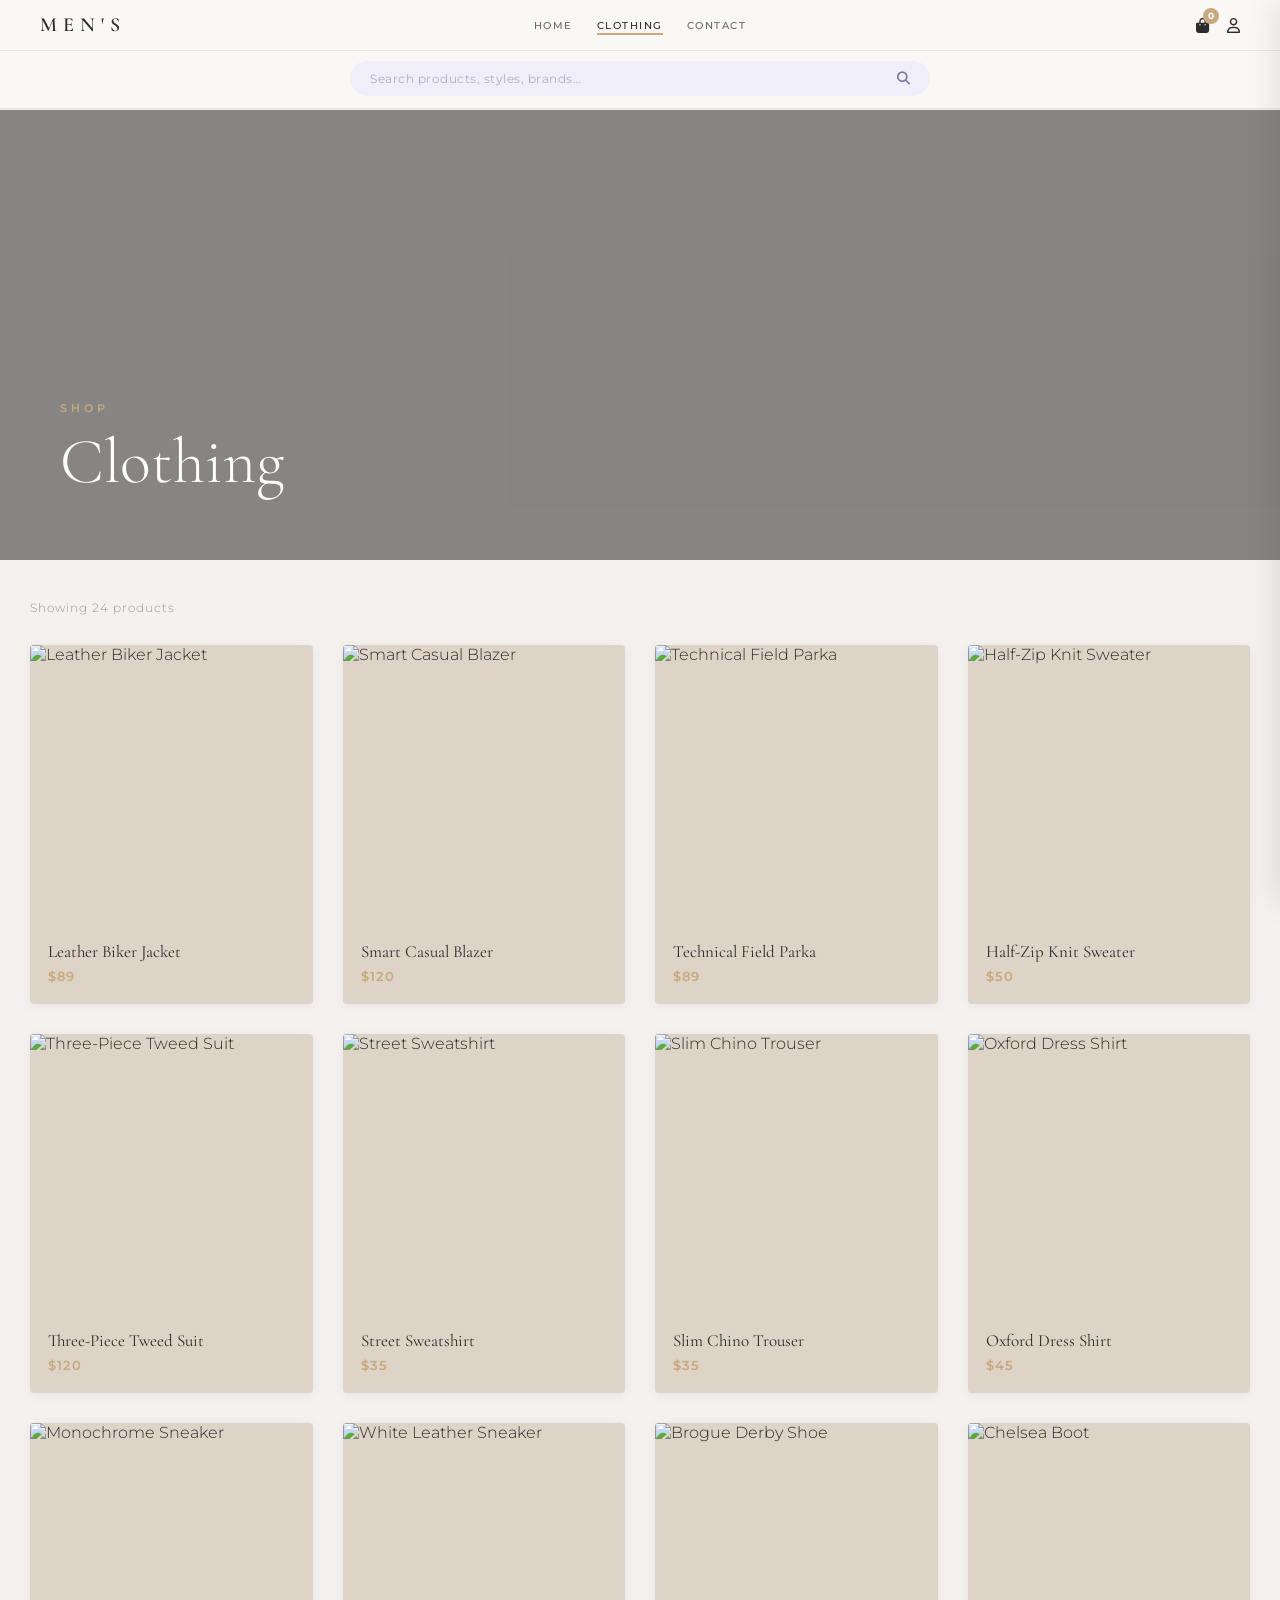
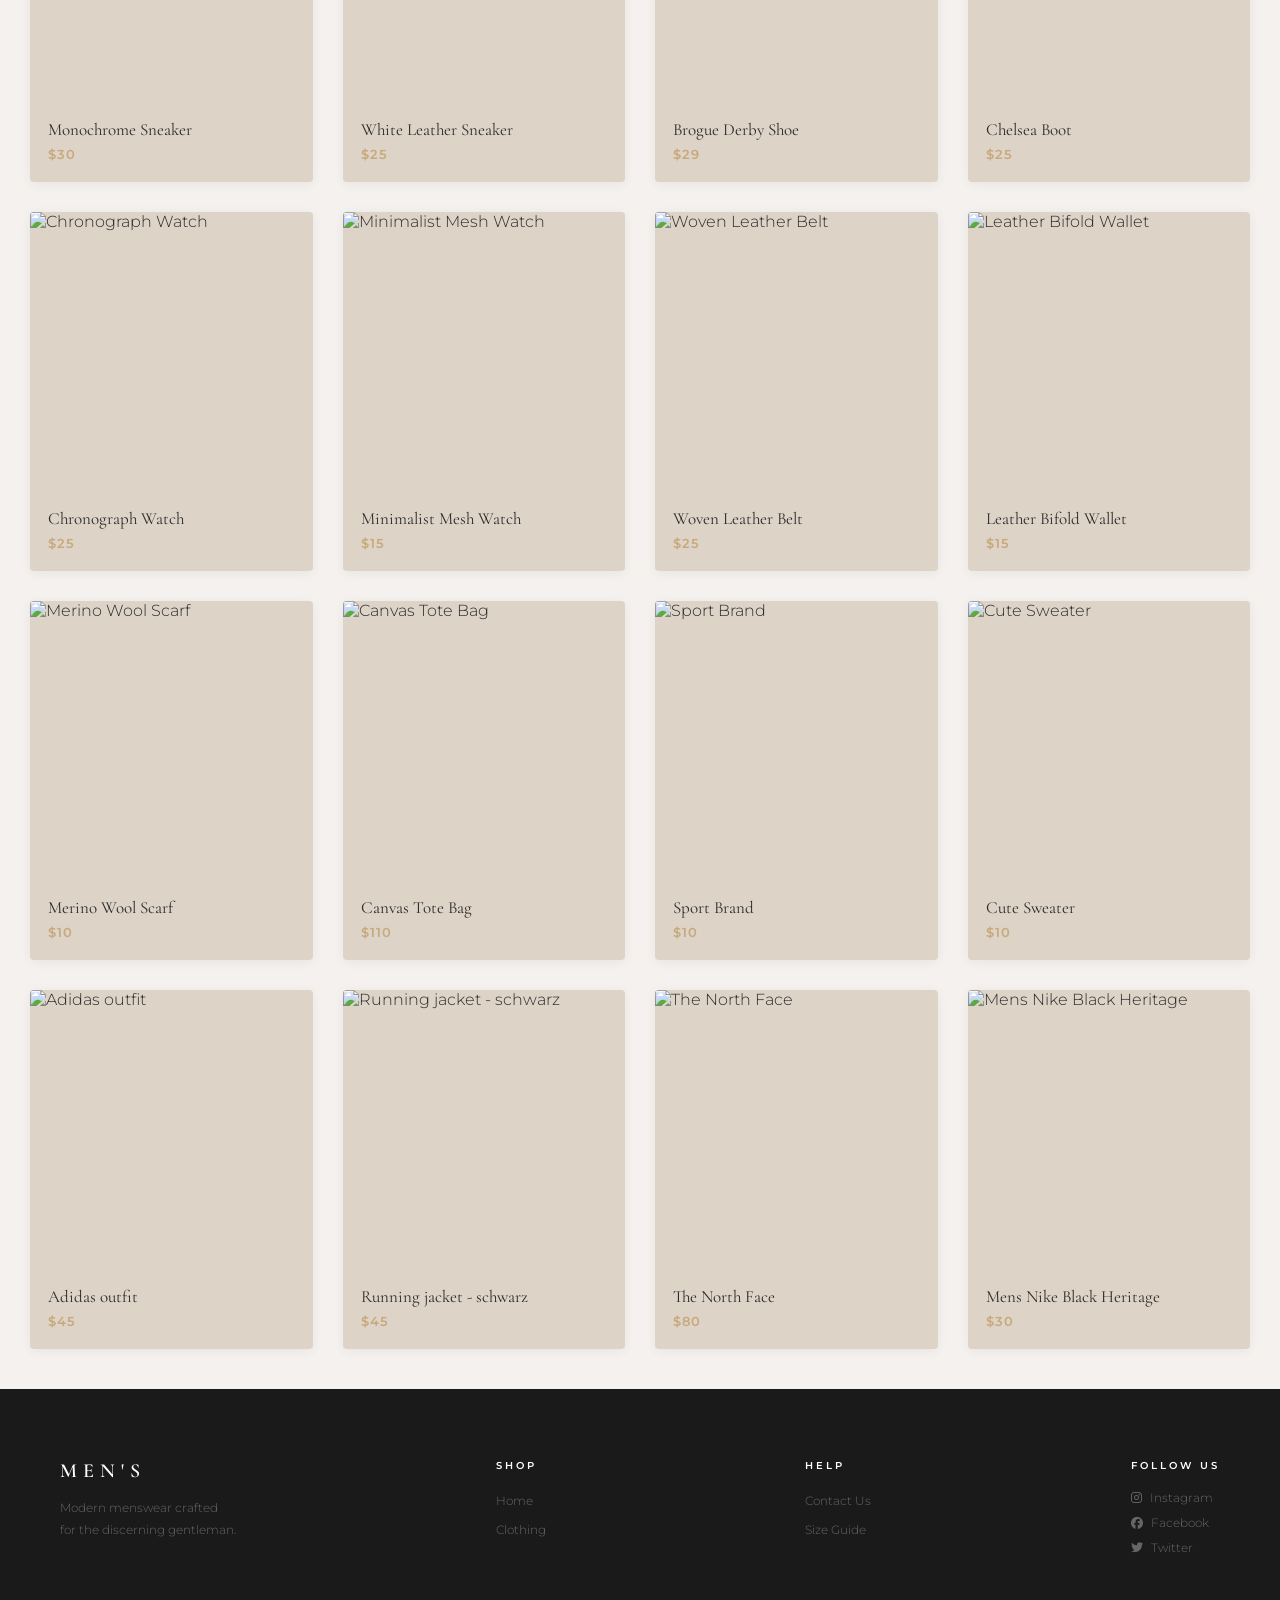
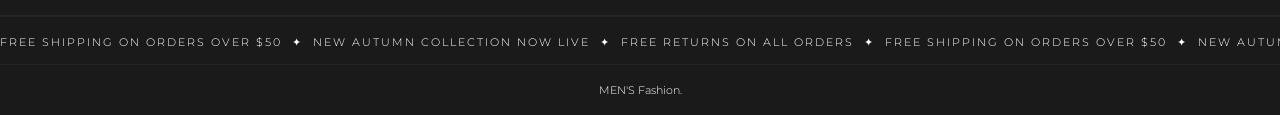
==== clothing.html @ 4ad74c92 "Add files via upload" ====
<!DOCTYPE html>
  <html lang="en">
  <head>
    <meta charset="UTF-8">
    <meta name="viewport" content="width=device-width, initial-scale=1.0">
    <title>MEN'S — Clothing</title>
    <link rel="preconnect" href="https://fonts.googleapis.com">
    <link rel="preconnect" href="https://fonts.gstatic.com" crossorigin>
    <link href="https://fonts.googleapis.com/css2?family=Cormorant+Garamond:ital,wght@0,300;0,400;0,600;1,300;1,400&family=Montserrat:wght@300;400;500;600;700&display=swap" rel="stylesheet">
    <link rel="stylesheet" href="https://cdnjs.cloudflare.com/ajax/libs/font-awesome/6.5.0/css/all.min.css">
    <link rel="stylesheet" href="style.css">
    <style>
      /* ── SHOP LAYOUT ── */
      /* .shop-layout { display: grid; grid-template-columns: 240px 1fr; gap: 0; min-height: 60vh; }
      .shop-filters { background: var(--warm-white); padding: 50px 40px; border-right: 1px solid var(--sand); }
      .filter-group { margin-bottom: 36px; }
      .filter-group h4 {
        font-size: 10px; letter-spacing: 3px; text-transform: uppercase;
        color: var(--charcoal); font-weight: 600; margin-bottom: 16px; font-family: 'Montserrat', sans-serif;
      } 
      .filter-option { display: flex; align-items: center; gap: 10px; margin-bottom: 10px; cursor: pointer; }
      .filter-option input[type=checkbox] { accent-color: var(--gold); width: 15px; height: 15px; cursor: pointer; }
      .filter-option label { font-size: 12px; color: var(--mid); cursor: pointer; letter-spacing: .5px; }
      .filter-option label:hover { color: var(--charcoal); }
      .price-range { margin-top: 8px; } 
      .price-range input[type=range] { width: 100%; accent-color: var(--gold); cursor: pointer; }
      .price-range-labels { display: flex; justify-content: space-between; font-size: 11px; color: var(--light); margin-top: 6px; }

      .shop-grid-wrap { padding: 50px 60px; background: var(--cream); }
      .shop-toolbar {
        display: flex; justify-content: space-between; align-items: center; margin-bottom: 36px;
      }
      .shop-count { font-size: 12px; color: var(--light); letter-spacing: 1px; }
      .shop-sort {
        padding: 9px 14px; background: white; border: 1px solid var(--sand);
        font-family: 'Montserrat', sans-serif; font-size: 11px; letter-spacing: 1px;
        outline: none; cursor: pointer; color: var(--charcoal); border-radius: 2px;
      }
      .shop-product-grid { display: grid; grid-template-columns: repeat(3,1fr); gap: 28px; }

      @media (max-width: 1100px) {
        .shop-grid-wrap { padding: 40px; }
        .shop-product-grid { grid-template-columns: repeat(2,1fr); }
      }
      @media (max-width: 768px) {
        .shop-layout { grid-template-columns: 1fr; }
        .shop-filters { display: none; }
        .shop-grid-wrap { padding: 30px 20px; }
        .shop-product-grid { grid-template-columns: 1fr; }
      } */
      /* ── SHOP FULL WIDTH ── */
      .shop-layout {
        width: 100%;
      }

      .shop-grid-wrap {
        padding: 40px 30px;
        background: var(--cream);
      }

      /* Toolbar */
      .shop-toolbar {
        display: flex;
        justify-content: space-between;
        align-items: center;
        margin-bottom: 30px;
      }

      .shop-count {
        font-size: 12px;
        color: var(--light);
        letter-spacing: 1px;
      }

      .shop-sort {
        padding: 8px 12px;
        border: 1px solid var(--sand);
        background: white;
        font-size: 11px;
        letter-spacing: 1px;
      }

      /* Product Grid */
      .shop-product-grid {
        display: grid;
        grid-template-columns: repeat(auto-fit, minmax(250px, 1fr));
        gap: 30px;
      }

      /* Product Card */
      .product-card {
        position: relative;
        overflow: hidden;
        cursor: pointer;
        transition: 0.3s ease;
      }

      .product-card img {
        width: 100%;
        transition: transform 0.5s ease;
      }

      .product-card:hover img {
        transform: scale(1.08);
      }

      .product-card:hover {
        transform: translateY(-5px);
      }

      /* Hover button */
      .product-hover {
        position: absolute;
        bottom: 0;
        width: 100%;
        background: rgba(0,0,0,0.6);
        transform: translateY(100%);
        transition: 0.3s;
        text-align: center;
        padding: 15px;
      }

      .product-card:hover .product-hover {
        transform: translateY(0);
      }

      .product-hover button {
        background: white;
        border: none;
        padding: 10px 20px;
        font-size: 12px;
        cursor: pointer;
      }

      /* Text */
      .product-card h3 {
        font-size: 14px;
        margin-top: 10px;
        font-weight: 500;
      }

      .product-card p {
        font-size: 13px;
        color: #777;
      }
    </style>
  </head>
  <body>

    <!-- ═══ SITE HEADER WRAP ═══ -->
    <div class="site-header-wrap" id="siteHeaderWrap">
      <header id="header">
        <a class="logo" href="index.html">MEN'S</a>
        <nav>
        <a href="index.html">Home</a>
        <a href="clothing.html" class="active">Clothing</a>
        <!-- <a href="footwear.html">Footwear</a>
        <a href="accessories.html">Accessories</a>
        <a href="lookbook.html">Lookbook</a> -->
        <a href="contact.html">Contact</a>
        </nav>
        <div class="header-actions">
          <div class="cart-count">
            <i class="fas fa-shopping-bag" onclick="openCart()" title="Cart"></i>
            <div class="cart-badge" id="cartBadge">0</div>
          </div>
          <i class="far fa-user" title="Account"></i> 
        </div>
      </header>
      <!-- INLINE SEARCH BAR -->
      <div class="header-search-bar">
        <div class="header-search-inner">
          <input type="text" placeholder="Search products, styles, brands…" id="searchInput"
                oninput="handleSearch(this.value)"
                onkeydown="if(event.key==='Enter')submitSearch()"
                autocomplete="off">
          <i class="fas fa-search" onclick="submitSearch()"></i>
        </div>
      </div>
    </div>
    <!-- keep search overlay in DOM so JS references don't break, but hidden -->
    <div class="search-overlay" id="searchOverlay"></div>

    <!-- CART DRAWER -->
    <div class="cart-overlay" id="cartOverlay" onclick="closeCart(event)"></div>
    <div class="cart-drawer" id="cartDrawer">
      <div class="cart-header"><h3>Your Bag</h3><button class="cart-close" onclick="closeCart()">&#10005;</button></div>
      <div class="cart-items" id="cartItems"><div class="cart-empty"><i class="fas fa-shopping-bag"></i><p>Your bag is empty</p></div></div>
      <div class="cart-footer" id="cartFooter" style="display:none">
        <div class="cart-total"><span>Total</span><strong id="cartTotal">$0</strong></div>
        <button class="btn-primary" style="width:100%;text-align:center;padding:16px;" onclick="showToast('Checkout coming soon!')">Proceed to Checkout</button>
      </div>
    </div>
    <!-- SIZE MODAL -->
    <div class="modal-overlay" id="sizeModal" onclick="closeSizeModal(event)">
    <div class="modal">

      <!-- HEADER -->
      <div class="modal-head">
        <h3>Size Guide</h3>
        <button class="modal-close" onclick="closeSizeModal()">&#10005;</button>
      </div>

      <!-- BODY -->
      <div class="modal-body">
        <!-- TABS -->
        <div class="size-tabs">
          <button class="size-tab active" onclick="switchSizeTab(this,'tops')">Tops</button>
          <button class="size-tab" onclick="switchSizeTab(this,'bottoms')">Bottoms</button>
          <button class="size-tab" onclick="switchSizeTab(this,'shoes')">Shoes</button>
        </div>

        <!-- TOPS -->
        <div id="sizeTabTops">
          <table class="size-table">
            <thead>
              <tr>
                <th>Size</th>
                <th>Chest</th>
                <th>Waist</th>
                <th>Hip</th>
              </tr>
            </thead>
            <tbody>
              <tr><td>XS</td><td>34–36</td><td>28–30</td><td>34–36</td></tr>
              <tr><td>S</td><td>36–38</td><td>30–32</td><td>36–38</td></tr>
              <tr><td>M</td><td>38–40</td><td>32–34</td><td>38–40</td></tr>
              <tr><td>L</td><td>40–42</td><td>34–36</td><td>40–42</td></tr>
              <tr><td>XL</td><td>42–44</td><td>36–38</td><td>42–44</td></tr>
              <tr><td>XXL</td><td>44–47</td><td>38–41</td><td>44–47</td></tr>
            </tbody>
          </table>
        </div>

        <!-- BOTTOMS -->
        <div id="sizeTabBottoms" style="display:none">
          <table class="size-table">
            <thead>
              <tr>
                <th>Size</th>
                <th>Waist</th>
                <th>Inseam</th>
                <th>EU</th>
              </tr>
            </thead>
            <tbody>
              <tr><td>28</td><td>28</td><td>30</td><td>44</td></tr>
              <tr><td>30</td><td>30</td><td>30/32</td><td>46</td></tr>
              <tr><td>32</td><td>32</td><td>30/32</td><td>48</td></tr>
              <tr><td>34</td><td>34</td><td>32</td><td>50</td></tr>
              <tr><td>36</td><td>36</td><td>32</td><td>52</td></tr>
              <tr><td>38</td><td>38</td><td>32/34</td><td>54</td></tr>
            </tbody>
          </table>
        </div>

        <!-- SHOES -->
        <div id="sizeTabShoes" style="display:none">
          <table class="size-table">
            <thead>
              <tr>
                <th>US</th>
                <th>UK</th>
                <th>EU</th>
                <th>CM</th>
              </tr>
            </thead>
            <tbody>
              <tr><td>7</td><td>6</td><td>40</td><td>25</td></tr>
              <tr><td>8</td><td>7</td><td>41</td><td>26</td></tr>
              <tr><td>9</td><td>8</td><td>42</td><td>27</td></tr>
              <tr><td>10</td><td>9</td><td>43</td><td>28</td></tr>
              <tr><td>11</td><td>10</td><td>44</td><td>29</td></tr>
              <tr><td>12</td><td>11</td><td>46</td><td>30</td></tr>
            </tbody>
          </table>
        </div>

        <!-- TIP -->
        <div class="modal-tip">
          <strong>How to measure:</strong>
          Chest around fullest part, waist at narrowest. If between sizes, size up.
        </div>

      </div>
    </div>
  </div>
    <!-- PRODUCT MODAL -->
    <!-- Product Modal (your existing code) -->
  <div class="product-modal-overlay" id="productModal" onclick="closeProductModal(event)">
    <div class="product-modal">
      <div class="product-modal-img">
        <img id="modalImg" src="" alt="">
        <button class="product-modal-close" onclick="closeProductModal()">&#10005;</button>
      </div>
      <div class="product-modal-info">
        <div class="product-cat" id="modalCat"></div>
        <h2 id="modalName"></h2>
        <div class="modal-price" id="modalPrice"></div>
        <p class="modal-desc" id="modalDesc"></p>
        <div class="size-label">Select Size</div>
        <div class="size-options">
          <button class="size-opt" onclick="selectSize(this)">XS</button>
          <button class="size-opt" onclick="selectSize(this)">S</button>
          <button class="size-opt selected" onclick="selectSize(this)">M</button>
          <button class="size-opt" onclick="selectSize(this)">L</button>
          <button class="size-opt" onclick="selectSize(this)">XL</button>
        </div>
        <div class="color-label">Select Color</div>
        <div class="color-options">
          <button class="color-opt" onclick="selectColor(this)" style="background-color: #000;"></button>
          <button class="color-opt" onclick="selectColor(this)" style="background-color: #fff;"></button>
          <button class="color-opt" onclick="selectColor(this)" style="background-color: #ccc;"></button>
        </div>
        <div class="modal-actions" style="margin-top:22px;">
          <button class="btn-primary" style="width:100%;text-align:center;padding:16px;" onclick="addToCartFromModal()">Add to Bag</button>
          <button class="modal-wishlist"><i class="far fa-heart"></i> Save to Wishlist</button>
        </div>
      </div>
    </div>
  </div>

  <!-- Size Guide Modal -->
  <div class="modal-overlay" id="sizeModal">
    <div class="modal">
      <div class="modal-head">
        <h3>Size Guide</h3>
        <button class="modal-close" onclick="closeSizeModal()">&#10005;</button>
      </div>
      <div class="modal-body">
        <table>
          <tr><th>Size</th><th>Chest (in)</th><th>Waist (in)</th></tr>
          <tr><td>XS</td><td>32-34</td><td>24-26</td></tr>
          <tr><td>S</td><td>34-36</td><td>28-30</td></tr>
          <tr><td>M</td><td>38-40</td><td>32-34</td></tr>
          <tr><td>L</td><td>42-44</td><td>36-38</td></tr>
          <tr><td>XL</td><td>46-48</td><td>40-42</td></tr>
        </table>
      </div>
    </div>
  </div>
    <div class="toast" id="toast"><i class="fas fa-check-circle"></i><span id="toastMsg"></span></div>

    <!-- PAGE HERO -->
    <div class="page-hero">
      <div class="page-hero-overlay"></div>
      <div class="page-hero-text">
        <span class="section-label">Shop</span>
        <h1>Clothing</h1>
      </div>
    </div>

    <!-- SHOP LAYOUT -->
    <div class="shop-layout">
      <div class="shop-grid-wrap">
        <div class="shop-toolbar">
          <span class="shop-count" id="shopCount">Loading… </span>
          <!-- <select class="shop-sort"><option>Sort: Featured</option><option>Price: Low to High</option><option>Price: High to Low</option><option>Newest First</option></select> -->
        </div>
        <div class="shop-product-grid" id="clothingGrid">

        </div>
      </div>
    </div>

    <!-- FOOTER -->
    <footer class="footer">
      <div class="footer-top">
        <div class="footer-brand"><div class="logo">MEN'S</div><p>Modern menswear crafted<br>for the discerning gentleman.</p></div>
        <div class="footer-section"><h3>Shop</h3><ul class="list"><li><a href="index.html">Home</a></li><li><a href="clothing.html">Clothing</a></li></ul></div>
        <div class="footer-section"><h3>Help</h3><ul class="list"><li><a href="contact.html">Contact Us</a></li><li><a href="#" onclick="openSizeModal()">Size Guide</a></li></ul></div>
        <div class="footer-section"><h3>Follow Us</h3><ul class="social-icons"><li><a href="#"><i class="fab fa-instagram"></i> Instagram</a></li><li><a href="#"><i class="fab fa-facebook"></i> Facebook</a></li><li><a href="#"><i class="fab fa-twitter"></i> Twitter</a></li></ul></div>
        </div>
        <div class="footer-bottom"><div class="marquee-wrapper"><div class="marquee-track"><span>Free Shipping on Orders Over $50 &nbsp;&#10022;&nbsp; New Autumn Collection Now Live &nbsp;&#10022;&nbsp; Free Returns on All Orders &nbsp;&#10022;&nbsp; Free Shipping on Orders Over $50 &nbsp;&#10022;&nbsp; New Autumn Collection Now Live &nbsp;&#10022;&nbsp; Free Returns on All Orders &nbsp;&#10022;&nbsp;</span></div></div><div class="footer-legal">MEN'S Fashion.</div></div>
    </footer>

    <script src="scripts.js"></script>
    <script>
      // document.addEventListener('DOMContentLoaded', () => {
      //   const clothing = products.filter(p => p.tag === 'clothing');
      //   document.getElementById('clothingGrid').innerHTML = clothing.map(productCard).join('');
      //   document.getElementById('shopCount').textContent = `Showing ${clothing.length} products`;
      // });
        document.addEventListener('DOMContentLoaded', () => {
        document.getElementById('clothingGrid').innerHTML = products.map(productCard).join('');
        const clothing = products.filter(p => p.tag === 'clothing');
        document.getElementById('shopCount').textContent =`Showing ${products.length} products`;
}); 
    </script>
  </body>
  </html>
---- style.css ----
/* ═══════════════════════════════════════════
   MEN'S FASHION — Global Stylesheet
   Fonts: Cormorant Garamond + Montserrat
═══════════════════════════════════════════ */

:root {
  --cream:      #f4f1ee;
  --warm-white: #faf8f5;
  --sand:       #eae5e0;
  --taupe:      #ddd3c7;
  --gold:       #c8a97e;
  --gold-dark:  #a8845a;
  --charcoal:   #2c2c2c;
  --mid:        #666;
  --light:      #999;
  --footer-bg:  #1a1a1a;
  --shadow:     0 4px 24px rgba(0,0,0,.09);
  --shadow-lg:  0 16px 48px rgba(0,0,0,.14);
}
*, *::before, *::after { margin: 0; padding: 0; box-sizing: border-box; }
html { scroll-behavior: smooth; }
body {
  background: var(--cream);
  color: var(--charcoal);
  font-family: 'Montserrat', sans-serif;
  font-weight: 300;
  overflow-x: hidden;
}

h1, h2, h3, h4 { font-family: 'Cormorant Garamond', serif; font-weight: 400; }
em   { font-style: italic; color: var(--gold); }
a    { text-decoration: none; color: inherit; }
ul   { list-style: none; }
button { cursor: pointer; font-family: 'Montserrat', sans-serif; }
img  { display: block; max-width: 100%; }

/* ─── TYPOGRAPHY HELPERS ─────────────────── */
.section-label {
  display: block;
  font-size: 11px; font-weight: 600;
  letter-spacing: 4px; text-transform: uppercase;
  color: var(--gold); margin-bottom: 8px;
}
.section-header { margin-bottom: 48px; }
.section-header h2 { font-size: 42px; font-weight: 300; line-height: 1.1; }
.section-header p  { font-size: 13px; color: var(--mid); margin-top: 10px; line-height: 1.7; }

/* ─── BUTTONS ────────────────────────────── */
.btn-primary {
  display: inline-block;
  padding: 14px 34px;
  background: var(--gold); color: white; border: none;
  font-size: 11px; font-weight: 600; letter-spacing: 2px; text-transform: uppercase;
  border-radius: 2px; transition: background .25s, transform .2s;
}

.btn-primary:hover { background: var(--gold-dark); transform: translateY(-2px); }
.btn-outline {
  display: inline-block;
  padding: 14px 34px;
  background: transparent; color: white;
  border: 1px solid rgba(255,255,255,.6);
  font-size: 11px; font-weight: 500; letter-spacing: 2px; text-transform: uppercase;
  border-radius: 2px; transition: .25s;
}
.btn-outline:hover { border-color: white; background: rgba(255,255,255,.1); }
.btn-outline-dark {
  display: inline-block;
  padding: 14px 34px;
  background: transparent; color: var(--charcoal);
  border: 1px solid var(--charcoal);
  font-size: 11px; font-weight: 500; letter-spacing: 2px; text-transform: uppercase;
  border-radius: 2px; transition: .25s;
}
.btn-outline-dark:hover { background: var(--charcoal); color: white; }
/* ─── HEADER ─────────────────────────────── */
/* ═══════════════════════════════════════
   SITE HEADER  — logo | nav | icons
   + inline search bar below
═══════════════════════════════════════ */
.site-header-wrap {
  position: fixed; top: 0; left: 0; right: 0; z-index: 200;
  background: var(--warm-white);
  box-shadow: 0 1px 0 var(--sand);
  transition: box-shadow .3s;
}
.site-header-wrap.elevated { box-shadow: 0 2px 20px rgba(0,0,0,.08); }

/* top bar */
header {
  display: grid;
  grid-template-columns: 1fr auto 1fr;
  align-items: center;
  padding: 14px 60px;
  background: transparent;
}
header.scrolled, header.solid { background: transparent; box-shadow: none; padding: 14px 60px; }

.logo {
  font-family: 'Cormorant Garamond', serif;
  font-size: 20px; font-weight: 600; letter-spacing: 6px;
  color: var(--charcoal); cursor: pointer; justify-self: start;
}
header.scrolled .logo, header.solid .logo { color: var(--charcoal); }

nav {
  justify-self: center;
  display: flex; gap: 32px; align-items: center;
}
nav a {
  font-size: 11px; font-weight: 500; letter-spacing: 2px; text-transform: uppercase;
  color: var(--mid); transition: color .2s; position: relative; white-space: nowrap;
}
nav a::after {
  content: ''; position: absolute; bottom: -3px; left: 0;
  width: 0; height: 2px; background: var(--gold); transition: width .3s;
}
nav a:hover::after, nav a.active::after { width: 100%; }
nav a:hover, nav a.active { color: var(--charcoal); }
header.scrolled nav a, header.solid nav a { color: var(--mid); }
header.scrolled nav a:hover, header.solid nav a:hover,
header.scrolled nav a.active, header.solid nav a.active { color: var(--charcoal); }

.header-actions {
  justify-self: end;
  display: flex; gap: 18px; color: var(--charcoal);
  font-size: 15px; align-items: center;
}
.header-actions i { transition: color .2s; cursor: pointer; }
.header-actions i:hover { color: var(--gold); }
header.scrolled .header-actions, header.solid .header-actions { color: var(--charcoal); }

.cart-count { position: relative; display: inline-block; }
.cart-badge {
  position: absolute; top: -8px; right: -10px;
  background: var(--gold); color: white;
  font-size: 9px; font-weight: 700;
  width: 16px; height: 16px; border-radius: 50%;
  display: flex; align-items: center; justify-content: center;
  font-family: 'Montserrat', sans-serif;
}

/* ── INLINE SEARCH BAR (below header) ───── */
.header-search-bar {
  padding: 10px 60px 12px;
  background: var(--warm-white);
  border-top: 1px solid var(--sand);
}
.header-search-inner {
  display: flex; align-items: center; gap: 10px;
  background: #f0eef8;
  border-radius: 30px;
  padding: 10px 20px;
  max-width: 580px; margin: 0 auto;
}
.header-search-inner input {
  flex: 1; background: none; border: none; outline: none;
  font-family: 'Montserrat', sans-serif;
  font-size: 12px; font-weight: 400;
  color: var(--charcoal); letter-spacing: .5px;
}
.header-search-inner input::placeholder { color: #b0abca; }
.header-search-inner i {
  color: #7b75a8; font-size: 13px; cursor: pointer; transition: color .2s;
}
.header-search-inner i:hover { color: var(--gold); }

/* ─── OLD SEARCH OVERLAY (kept for compat, hidden) ── */
.search-overlay { display: none !important; }

/* ─── CART DRAWER ────────────────────────── */
.cart-overlay {
  position: fixed; inset: 0; z-index: 300;
  background: rgba(0,0,0,.4); opacity: 0; pointer-events: none; transition: opacity .3s;
}
.cart-overlay.open { opacity: 1; pointer-events: all; }
.cart-drawer {
  position: fixed; top: 0; right: -420px; bottom: 0; z-index: 301;
  width: min(420px,100vw); background: var(--warm-white);
  display: flex; flex-direction: column;
  transition: right .35s cubic-bezier(.4,0,.2,1);
  box-shadow: -4px 0 30px rgba(0,0,0,.1);
}
.cart-drawer.open { right: 0; }
.cart-header {
  padding: 28px 30px; border-bottom: 1px solid var(--sand);
  display: flex; justify-content: space-between; align-items: center;
}
.cart-header h3 { font-size: 22px; font-weight: 400; }
.cart-close { background: none; border: none; font-size: 22px; color: var(--mid); transition: color .2s; }
.cart-close:hover { color: var(--charcoal); }
.cart-items { flex: 1; overflow-y: auto; padding: 20px 30px; }
.cart-empty {
  display: flex; flex-direction: column; align-items: center;
  justify-content: center; height: 100%; gap: 16px;
  color: var(--light); text-align: center;
}
.cart-empty i { font-size: 48px; opacity: .3; }
.cart-empty p { font-size: 13px; letter-spacing: 1px; }
.cart-item { display: flex; gap: 16px; padding: 16px 0; border-bottom: 1px solid var(--sand); }
.cart-item-img { width: 80px; height: 96px; object-fit: cover; border-radius: 3px; flex-shrink: 0; }
.cart-item-info { flex: 1; }
.cart-item-info h4 { font-size: 15px; font-weight: 400; margin-bottom: 4px; }
.cart-item-price { font-size: 13px; color: var(--gold); font-weight: 600; margin-bottom: 10px; }
.cart-item-qty { display: flex; align-items: center; gap: 10px; }
.qty-btn {
  width: 26px; height: 26px; background: var(--sand); border: none;
  font-size: 16px; display: flex; align-items: center; justify-content: center;
  border-radius: 2px; transition: background .2s;
}
.qty-btn:hover { background: var(--taupe); }
.qty-num { font-size: 13px; font-weight: 500; min-width: 16px; text-align: center; }
.cart-item-remove {
  background: none; border: none; color: var(--light); font-size: 13px;
  margin-left: auto; transition: color .2s; align-self: flex-start;
}
.cart-item-remove:hover { color: var(--charcoal); }
.cart-footer { padding: 20px 30px; border-top: 1px solid var(--sand); }
.cart-total { display: flex; justify-content: space-between; align-items: center; margin-bottom: 20px; }
.cart-total span { font-size: 13px; letter-spacing: 1px; text-transform: uppercase; }
.cart-total strong { font-family: 'Cormorant Garamond', serif; font-size: 26px; }
.cart-footer .btn-primary { width: 100%; text-align: center; padding: 16px; }

/* ─── SIZE GUIDE MODAL ───────────────────── */
.modal-overlay {
  position: fixed; inset: 0; z-index: 400;
  background: rgba(0,0,0,.5);
  display: flex; align-items: center; justify-content: center;
  opacity: 0; pointer-events: none; transition: opacity .3s;
}
.modal-overlay.open { opacity: 1; pointer-events: all; }
.modal {
  background: var(--warm-white); width: min(700px, 95vw);
  max-height: 90vh; overflow-y: auto; border-radius: 4px;
  transform: scale(.96); transition: transform .3s;
}
.modal-overlay.open .modal { transform: scale(1); }
.modal-head {
  padding: 30px 36px; border-bottom: 1px solid var(--sand);
  display: flex; justify-content: space-between; align-items: center;
}
.modal-head h3 { font-size: 26px; }
.modal-close { background: none; border: none; font-size: 22px; color: var(--mid); transition: color .2s; }
.modal-close:hover { color: var(--charcoal); }
.modal-body { padding: 36px; }
.size-tabs { display: flex; margin-bottom: 30px; border-bottom: 1px solid var(--sand); }
.size-tab {
  padding: 10px 24px; background: none; border: none;
  font-size: 11px; font-weight: 600; letter-spacing: 2px; text-transform: uppercase;
  color: var(--light); border-bottom: 2px solid transparent; margin-bottom: -1px; transition: .2s;
}
.size-tab.active { color: var(--charcoal); border-bottom-color: var(--gold); }
.size-table { width: 100%; border-collapse: collapse; font-size: 13px; }
.size-table th {
  padding: 10px 14px; text-align: left;
  font-size: 10px; letter-spacing: 2px; text-transform: uppercase;
  color: var(--light); border-bottom: 1px solid var(--sand);
}
.size-table td { padding: 12px 14px; border-bottom: 1px solid rgba(0,0,0,.04); }
.size-table tr:hover td { background: var(--sand); }
.modal-tip {
  margin-top: 24px; padding: 16px 20px; background: var(--sand);
  border-radius: 3px; font-size: 12px; line-height: 1.7; color: var(--mid);
}
.modal-tip strong { color: var(--charcoal); }

/* ─── PRODUCT DETAIL MODAL ───────────────── */
.product-modal-overlay {
  position: fixed; inset: 0; z-index: 400;
  background: rgba(0,0,0,.55);
  display: flex; align-items: center; justify-content: center;
  opacity: 0; pointer-events: none; transition: opacity .3s;
}
.product-modal-overlay.open { opacity: 1; pointer-events: all; }
.product-modal {
  background: var(--warm-white);
  width: min(920px, 95vw); max-height: 92vh; overflow-y: auto;
  border-radius: 4px; display: grid; grid-template-columns: 1fr 1fr;
  transform: scale(.96); transition: transform .3s;
}
.product-modal-overlay.open .product-modal { transform: scale(1); }
.product-modal-img { position: relative; overflow: hidden; }
.product-modal-img img { width: 100%; height: 100%; min-height: 460px; object-fit: cover; }
.product-modal-close {
  position: absolute; top: 16px; right: 16px;
  background: rgba(255,255,255,.9); border: none;
  width: 36px; height: 36px; border-radius: 50%;
  font-size: 16px; color: var(--charcoal);
  display: flex; align-items: center; justify-content: center; transition: background .2s;
}
.product-modal-close:hover { background: white; }
.product-modal-info { padding: 40px; }
.product-cat {
  font-size: 10px; letter-spacing: 3px; text-transform: uppercase;
  color: var(--gold); margin-bottom: 10px;
}
.product-modal-info h2 { font-size: 32px; margin-bottom: 8px; }
.modal-price { font-size: 22px; color: var(--gold); font-weight: 600; margin-bottom: 20px; }
.modal-desc { font-size: 13px; line-height: 1.8; color: var(--mid); margin-bottom: 28px; }
.size-label {
  font-size: 10px; letter-spacing: 2px; text-transform: uppercase;
  color: var(--charcoal); margin-bottom: 10px; font-weight: 600;
}
.size-options { display: flex; gap: 8px; flex-wrap: wrap; margin-bottom: 24px; }
.size-opt {
  width: 44px; height: 44px; border: 1px solid var(--sand); background: white;
  font-size: 12px; font-weight: 500; transition: .2s; border-radius: 2px;
}
.size-opt:hover, .size-opt.selected {
  border-color: var(--charcoal); background: var(--charcoal); color: white;
}
.modal-actions { display: flex; flex-direction: column; gap: 10px; margin-top: 22px; }
.modal-actions .btn-primary { text-align: center; padding: 16px; }
.modal-wishlist {
  display: flex; align-items: center; justify-content: center; gap: 8px;
  background: none; border: none; color: var(--mid);
  font-size: 12px; letter-spacing: 1px; text-transform: uppercase;
  padding: 10px; transition: color .2s; font-family: 'Montserrat', sans-serif;
}
.modal-wishlist:hover { color: var(--gold); }
.modal-size-guide {
  background: none; border: none; color: var(--gold);
  font-size: 11px; letter-spacing: 1px; text-transform: uppercase;
  padding: 0; font-family: 'Montserrat', sans-serif;
  text-decoration: underline; transition: color .2s;
}
.modal-size-guide:hover { color: var(--gold-dark); }

/* ─── PRODUCT CARDS ──────────────────────── */
.product-container { display: grid; grid-template-columns: repeat(4,1fr); gap: 28px; }
.product {
  background:#ddd3c7;; border-radius: 4px; overflow: hidden;
  box-shadow: 0 2px 12px rgba(0,0,0,.06);
  transition: box-shadow .35s, transform .35s; cursor: pointer;
}
.product:hover { transform: translateY(-6px); box-shadow: var(--shadow-lg); }
.product-img-wrap { position: relative; overflow: hidden; }
.product-img-wrap img { width: 100%; height: 280px; object-fit: cover; transition: transform .5s; }
.product:hover .product-img-wrap img { transform: scale(1.05); }
.product-overlay {
  position: absolute; inset: 0; background: rgba(0,0,0,.28);
  display: flex; align-items: flex-end; justify-content: center;
  padding-bottom: 20px; opacity: 0; transition: opacity .35s;
}
.product:hover .product-overlay { opacity: 1; }
.btn-add {
  padding: 10px 22px; background: white; color: var(--charcoal); border: none;
  font-size: 10px; font-weight: 600; letter-spacing: 2px; text-transform: uppercase;
  border-radius: 2px; transition: .2s; font-family: 'Montserrat', sans-serif;
}
.btn-add:hover { background: var(--gold); color: white; }
.product-info { padding: 16px 18px 20px; }
.product-info h3 { font-size: 17px; font-weight: 400; margin-bottom: 6px; }
.product-price { font-size: 13px; color: var(--gold); font-weight: 600; letter-spacing: 1px; }

/* ─── PAGE HERO (inner pages) ────────────── */
.page-hero {
  height: 50vh; min-height: 340px;
  display: flex; align-items: flex-end;
  padding: 0 120px 60px;
  position: relative; overflow: hidden;
  background: url('./image/background-header.avif') center/cover;
}
.page-hero-overlay { position: absolute; inset: 0; background: rgba(0,0,0,.45); }
.page-hero-text { position: relative; z-index: 2; color: white; }
.page-hero-text .section-label { color: var(--gold); }
.page-hero-text h1 { font-size: 64px; font-weight: 300; }

/* ─── FOOTER ─────────────────────────────── */
.footer { background: var(--footer-bg); color: #aaa; }
.footer-top {
  display: flex; flex-wrap: wrap; gap: 40px;
  justify-content: space-between;
  padding: 70px 120px 50px;
  border-bottom: 1px solid rgba(255,255,255,.06);
}
.footer-brand .logo {
  font-family: 'Cormorant Garamond', serif;
  font-size: 20px; font-weight: 600; letter-spacing: 6px;
  color: white; margin-bottom: 14px;
}
.footer-brand p { font-size: 12px; line-height: 1.8; color: #666; }
.footer-section h3 {
  font-family: 'Montserrat', sans-serif;
  font-size: 10px; font-weight: 600; letter-spacing: 3px;
  text-transform: uppercase; color: white; margin-bottom: 18px;
}
.footer-section .list li { margin: 10px 0; }
.footer-section .list a,
.footer-section .social-icons a { font-size: 12px; color: #666; transition: color .2s; }
.footer-section .list a:hover,
.footer-section .social-icons a:hover { color: var(--gold); }
.footer-section .social-icons li { margin: 10px 0; }
.footer-section .social-icons a { display: flex; align-items: center; gap: 8px; }
.footer-bottom { border-top: 1px solid rgba(255,255,255,.04); }
.marquee-wrapper { overflow: hidden; padding: 14px 0; border-bottom: 1px solid rgba(255,255,255,.04); }
.marquee-track { display: inline-block; white-space: nowrap; animation: marqueeScroll 22s linear infinite; }
.marquee-track span { font-size: 11px; letter-spacing: 2px; text-transform: uppercase; color: #ffffff; }
@keyframes marqueeScroll { from { transform: translateX(0); } to { transform: translateX(-50%); } }
.footer-legal { padding: 18px 120px; text-align: center; font-size: 11px; color: #ffffff; }

/* ─── TOAST ──────────────────────────────── */
  .toast {
  position: fixed; bottom: 32px; right: 32px; z-index: 500;
  background: var(--charcoal); color: white;
  padding: 14px 22px; border-radius: 3px;
  font-size: 12px; letter-spacing: 1px;
  display: flex; align-items: center; gap: 12px;
  transform: translateY(80px); opacity: 0;
  transition: transform .35s, opacity .35s;
  box-shadow: 0 8px 28px rgba(0,0,0,.2);
}
.toast.show { transform: translateY(0); opacity: 1; }
.toast i { color: var(--gold); font-size: 16px; }

/* ═══════════════════════════════════════════
   RESPONSIVE
═══════════════════════════════════════════ */
@media (max-width: 1100px) {
  header, header.scrolled, header.solid { padding-left: 40px; padding-right: 40px; }
  .page-hero { padding-left: 40px; padding-right: 40px; }
  .footer-top, .footer-legal { padding-left: 40px; padding-right: 40px; }
  .product-container { grid-template-columns: repeat(2,1fr); }
}
@media (max-width: 768px) {
  header { flex-wrap: wrap; padding: 16px 20px !important; gap: 10px; }
  nav { order: 3; width: 100%; justify-content: center; flex-wrap: wrap; gap: 8px 14px; }
  nav a { font-size: 10px; }
  .header-actions { margin-left: auto; }
  .product-container { grid-template-columns: 1fr; }
  .footer-top { flex-direction: column; gap: 30px; padding: 50px 20px 30px; }
  .footer-legal { padding: 16px 20px; }
  .product-modal { grid-template-columns: 1fr; }
  .product-modal-img img { min-height: 260px; }
  .page-hero { padding: 0 20px 40px; }
  .page-hero-text h1 { font-size: 44px; }
}

/* ═══════════════════════════════════════════
   RESPONSIVE
═══════════════════════════════════════════ */

/* ── LAPTOP (≤1280px) ── */
@media (max-width: 1280px) {
  header { padding: 13px 40px; }
  header.scrolled, header.solid { padding: 13px 40px; }
  .header-search-bar { padding: 10px 40px 12px; }
  nav { gap: 24px; }
  nav a { font-size: 10px; letter-spacing: 1.5px; }
  .product-container { grid-template-columns: repeat(3,1fr); gap: 20px; }
  .page-hero { padding-left: 60px; padding-right: 60px; }
  .footer-top { padding-left: 60px; padding-right: 60px; }
  .footer-legal { padding-left: 60px; padding-right: 60px; }
}

/* ── TABLET (≤1024px) ── */
@media (max-width: 1024px) {
  header { padding: 12px 28px; }
  header.scrolled, header.solid { padding: 12px 28px; }
  .header-search-bar { padding: 8px 28px 10px; }
  nav { gap: 16px; }
  nav a { font-size: 10px; letter-spacing: 1px; }
  .logo { font-size: 17px; }
  .product-container { grid-template-columns: repeat(2,1fr); gap: 18px; }
  .page-hero { padding: 0 32px 50px; min-height: 300px; }
  .page-hero-text h1 { font-size: 48px; }
  .footer-top { padding: 50px 32px 40px; gap: 30px; }
  .footer-legal { padding-left: 32px; padding-right: 32px; }
  .product-modal { width: min(820px,95vw); }
  .product-modal-info { padding: 30px; }
  .product-modal-info h2 { font-size: 26px; }
}

/* ── PHONE (≤768px) ── */
@media (max-width: 768px) {
  /* Wrap becomes plain block stacking */
  header {
    display: flex !important;
    flex-wrap: wrap;
    padding: 12px 16px !important;
    gap: 0; row-gap: 8px;
  }
  header.scrolled, header.solid { padding: 12px 16px !important; }
  .logo { flex: 1; font-size: 17px; color: var(--charcoal) !important; }
  .header-actions { gap: 14px; color: var(--charcoal) !important; }
  nav {
    order: 3; width: 100%;
    overflow-x: auto; -webkit-overflow-scrolling: touch;
    display: flex; flex-wrap: nowrap; gap: 0;
    padding: 6px 0 4px;
    border-top: 1px solid var(--sand);
    scrollbar-width: none; justify-self: unset;
  }
  nav::-webkit-scrollbar { display: none; }
  nav a {
    flex-shrink: 0; white-space: nowrap;
    font-size: 10px; letter-spacing: 1.5px;
    padding: 6px 12px; color: var(--mid) !important;
  }
  nav a.active, nav a:hover {
    color: var(--charcoal) !important;
    background: var(--sand); border-radius: 2px;
  }
  nav a::after { display: none; }
  .header-search-bar { padding: 8px 16px 10px; }
  .header-search-inner { max-width: 100%; }

  /* body offset for fixed header */
  .product-container { grid-template-columns: repeat(2,1fr); gap: 14px; }
  .product-img-wrap img { height: 200px; }
  .page-hero { padding: 80px 16px 32px; min-height: 220px; }
  .page-hero-text h1 { font-size: 36px; }
  .product-modal { grid-template-columns: 1fr; width: 95vw; }
  .product-modal-img img { min-height: 220px; max-height: 280px; }
  .product-modal-info { padding: 22px 18px; }
  .product-modal-info h2 { font-size: 22px; }
  .size-opt { width: 38px; height: 38px; font-size: 11px; }
  .modal { width: 95vw; }
  .modal-body { padding: 22px 18px; }
  .modal-head { padding: 20px 18px; }
  .cart-drawer { width: 100vw; right: -100vw; }
  .cart-header { padding: 18px; }
  .cart-items { padding: 14px 18px; }
  .cart-footer { padding: 14px 18px; }
  .footer-top { flex-direction: column; gap: 26px; padding: 40px 18px 26px; }
  .footer-legal { padding: 12px 18px; font-size: 12px; }
  .toast { bottom: 14px; right: 14px; left: 14px; font-size: 11px; }
}

/* ── SMALL PHONE (≤480px) ── */
@media (max-width: 480px) {
  .logo { font-size: 15px; letter-spacing: 3px; }
  .product-container { grid-template-columns: 1fr; }
  .product-img-wrap img { height: 240px; }
  .page-hero-text h1 { font-size: 30px; }
  .section-header h2 { font-size: 30px; }
  .cart-badge { width: 14px; height: 14px; font-size: 8px; top: -6px; right: -8px; }
}

/* ── BODY OFFSET for fixed header+search ── */
body { padding-top: 110px; }
@media (max-width: 768px) { body { padding-top: 115px; } }

/* Hero pages need 0 padding-top since hero handles it */
.hero-wrap-offset { margin-top: -110px; }
@media (max-width: 768px) { .hero-wrap-offset { margin-top: -115px; } }

/* ═══════════════════════════════════════════
   SEARCH DROPDOWN
═══════════════════════════════════════════ */
.header-search-bar { position: relative; }

.search-dropdown {
  display: none;
  position: absolute;
  top: calc(100% + 6px);
  left: 50%;
  transform: translateX(-50%);
  width: min(580px, 90vw);
  background: white;
  border-radius: 12px;
  box-shadow: 0 8px 40px rgba(0,0,0,.14);
  max-height:300px;
  overflow: auto;
  z-index: 999;
  border: 1px solid var(--sand);
  animation: dropIn .18s ease;
}
.search-dropdown{
  scroll-behavior: smooth;
}
@keyframes dropIn {
  from { opacity: 0; transform: translateX(-50%) translateY(-6px); }
  to   { opacity: 1; transform: translateX(-50%) translateY(0); }
}

/* each result row */
.sd-item {
  display: flex; align-items: center; gap: 14px;
  padding: 12px 18px;
  cursor: pointer;
  transition: background .15s;
  border-bottom: 1px solid var(--sand);
}
.sd-item:last-child { border-bottom: none; }
.sd-item:hover { background: var(--cream); }
.sd-item img {
  width: 52px; height: 60px;
  object-fit: cover; border-radius: 6px;
  flex-shrink: 0; display: block;
}
.sd-info { flex: 1; min-width: 0; }
.sd-name {
  font-size: 13px; font-weight: 500;
  color: var(--charcoal);
  white-space: nowrap; overflow: hidden; text-overflow: ellipsis;
}
.sd-name mark {
  background: none;
  color: var(--gold);
  font-weight: 700;
}
.sd-meta { font-size: 11px; color: var(--light); margin-top: 3px; letter-spacing: .5px; }
.sd-item > .fa-chevron-right { font-size: 10px; color: var(--light); flex-shrink: 0; }

/* not found state */
.sd-not-found {
  padding: 32px 20px;
  text-align: center;
  color: var(--mid);
}
.sd-not-found .fa-search {
  font-size: 28px; color: var(--taupe);
  margin-bottom: 12px; display: block;
}
.sd-not-found p {
  font-size: 14px; color: var(--charcoal);
  margin-bottom: 6px;
}
.sd-not-found p strong { color: var(--gold); }
.sd-not-found span { font-size: 11px; letter-spacing: .5px; color: var(--light); }

@media (max-width: 768px) {
  .search-dropdown {
    left: 16px; right: 16px;
    width: auto;
    transform: none;
  }
  @keyframes dropIn {
    from { opacity: 0; transform: translateY(-6px); }
    to   { opacity: 1; transform: translateY(0); }
  }
}
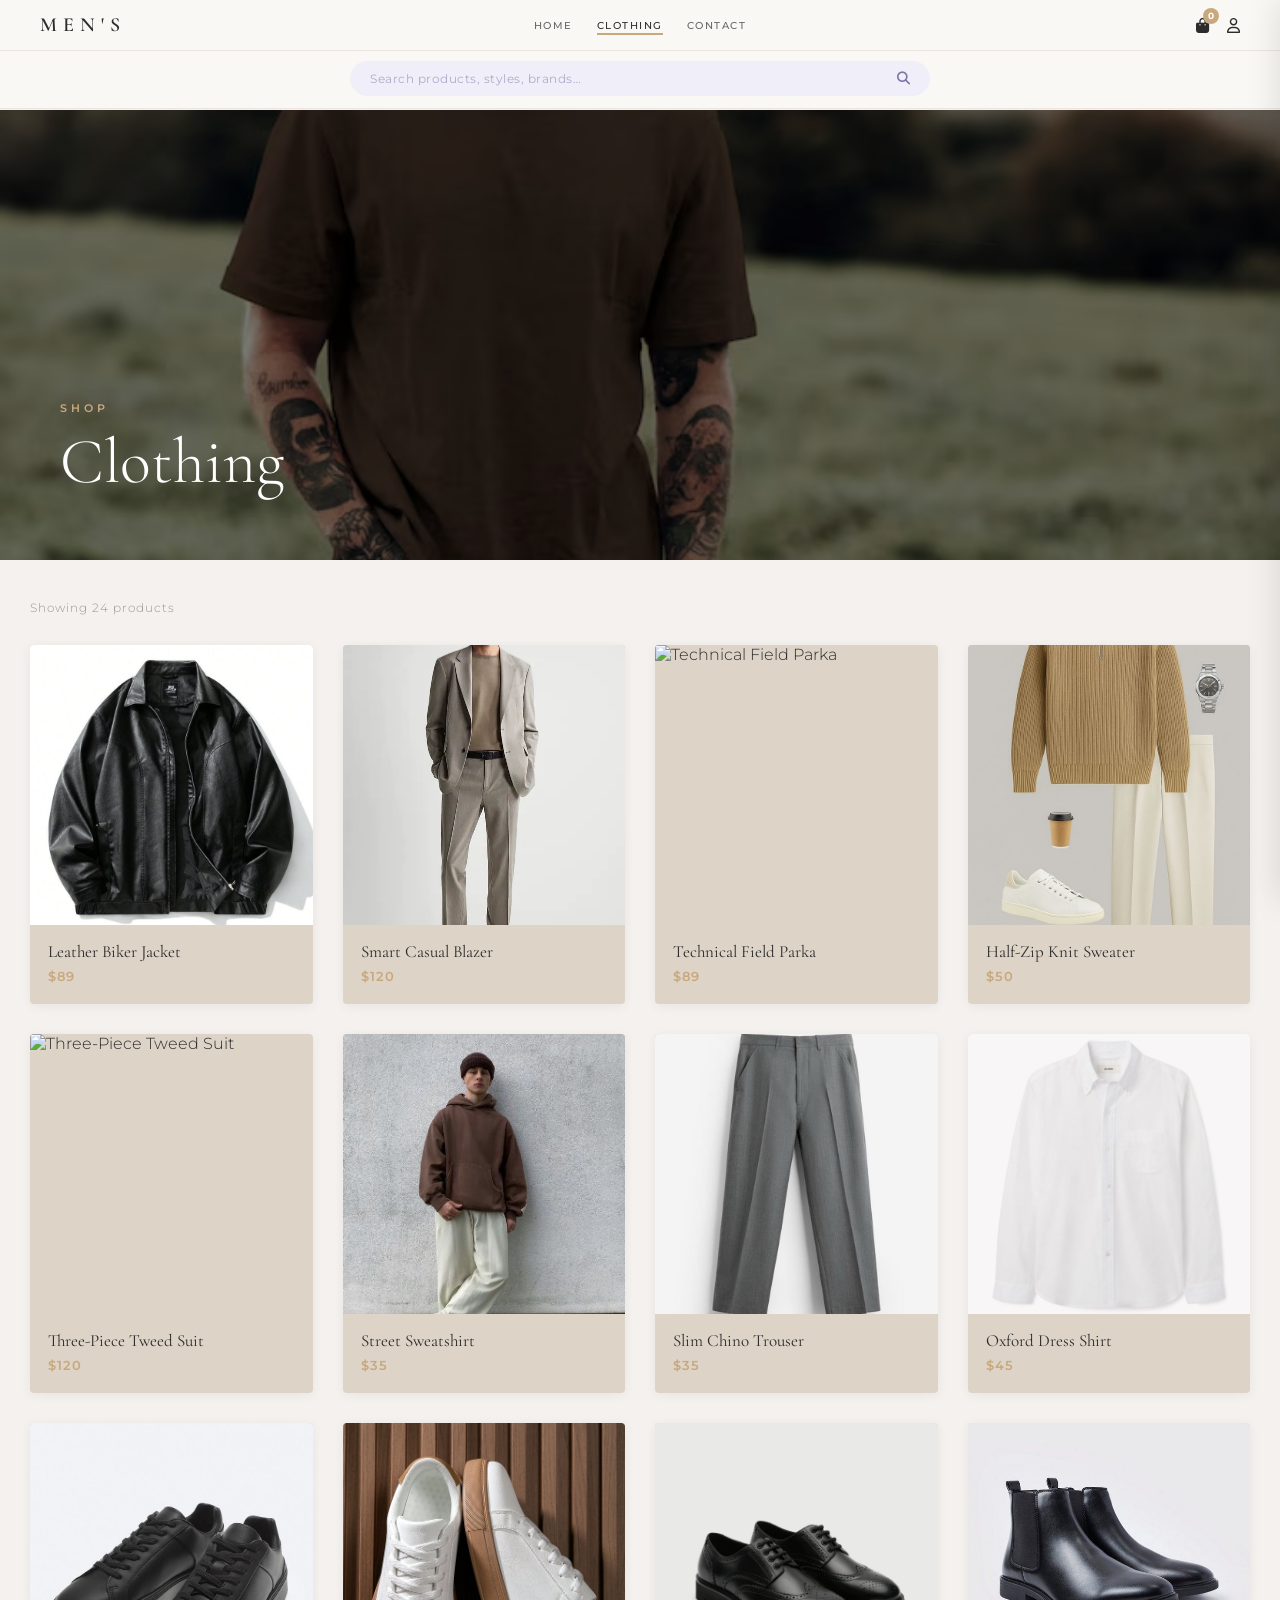
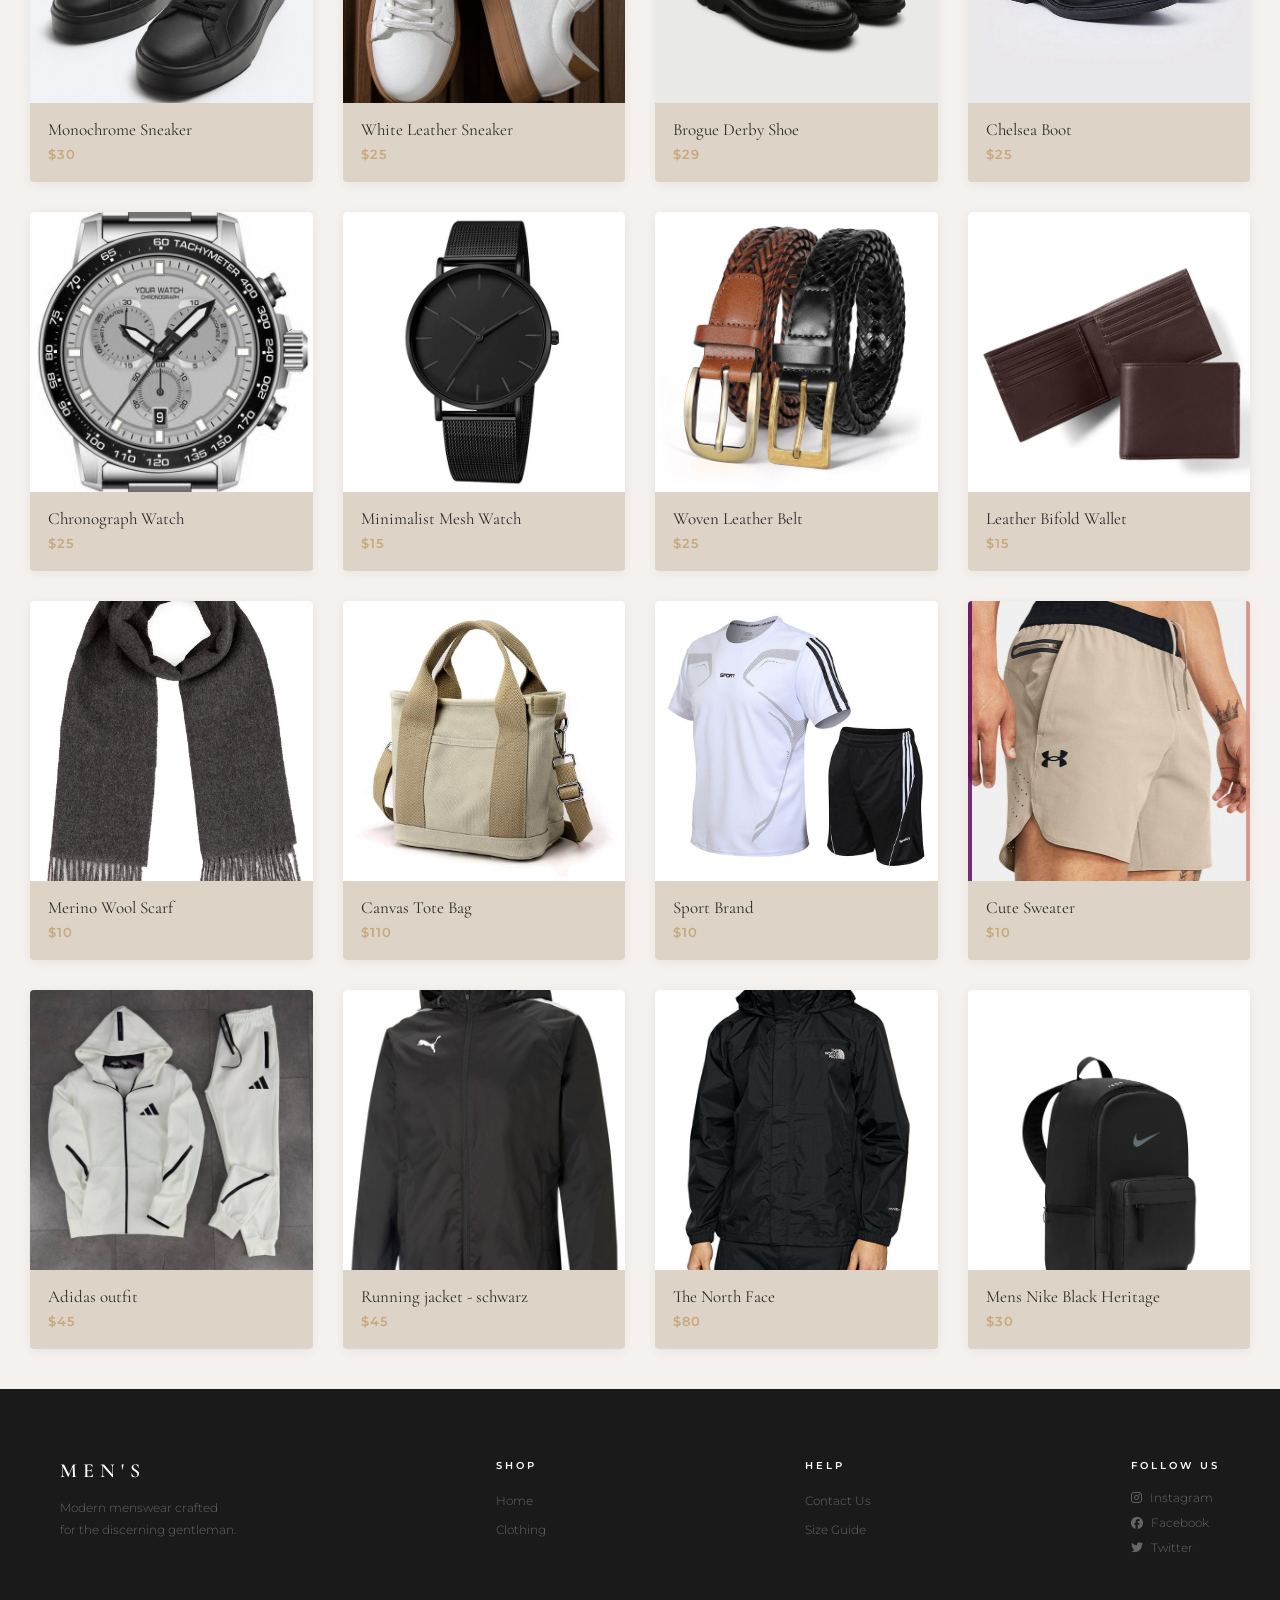
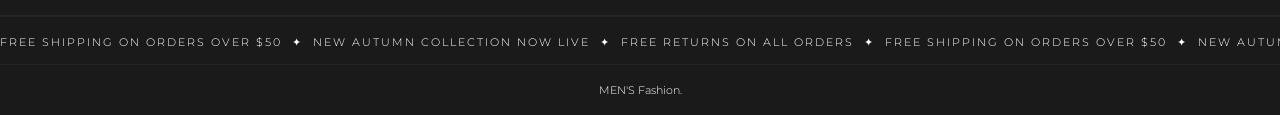
==== commit 70d5d4ff: "Add files via upload" ====
--- a/clothing.html
+++ b/clothing.html
@@ -306,15 +306,10 @@
           <button class="size-opt" onclick="selectSize(this)">L</button>
           <button class="size-opt" onclick="selectSize(this)">XL</button>
         </div>
-        <div class="color-label">Select Color</div>
-        <div class="color-options">
-          <button class="color-opt" onclick="selectColor(this)" style="background-color: #000;"></button>
-          <button class="color-opt" onclick="selectColor(this)" style="background-color: #fff;"></button>
-          <button class="color-opt" onclick="selectColor(this)" style="background-color: #ccc;"></button>
-        </div>
+        <div class="color-label"></div>
         <div class="modal-actions" style="margin-top:22px;">
           <button class="btn-primary" style="width:100%;text-align:center;padding:16px;" onclick="addToCartFromModal()">Add to Bag</button>
-          <button class="modal-wishlist"><i class="far fa-heart"></i> Save to Wishlist</button>
+          
         </div>
       </div>
     </div>
@@ -357,7 +352,7 @@
           <span class="shop-count" id="shopCount">Loading… </span>
           <!-- <select class="shop-sort"><option>Sort: Featured</option><option>Price: Low to High</option><option>Price: High to Low</option><option>Newest First</option></select> -->
         </div>
-        <div class="shop-product-grid" id="clothingGrid">
+        <div class="shop-product-grid" id="clothingGrid" >
 
         </div>
       </div>
@@ -385,7 +380,7 @@
         document.getElementById('clothingGrid').innerHTML = products.map(productCard).join('');
         const clothing = products.filter(p => p.tag === 'clothing');
         document.getElementById('shopCount').textContent =`Showing ${products.length} products`;
-}); 
+      }); 
     </script>
   </body>
   </html>
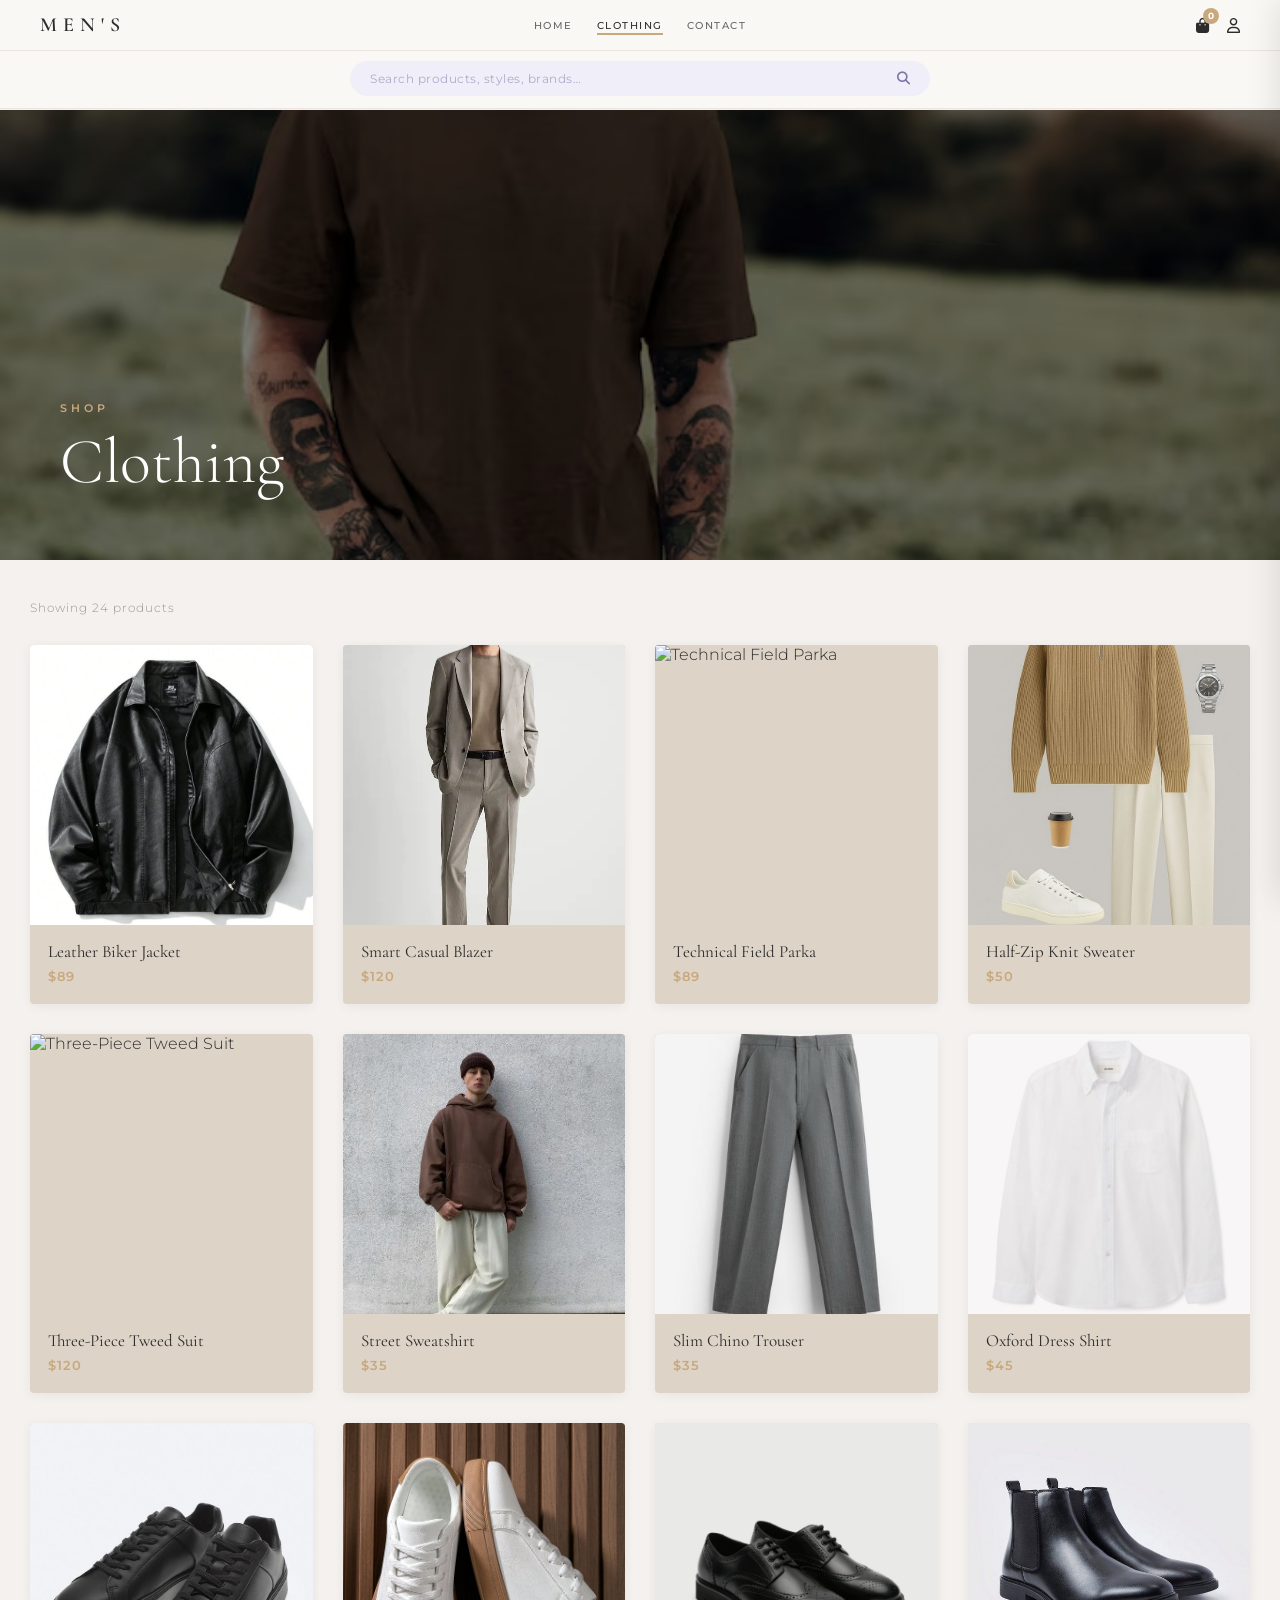
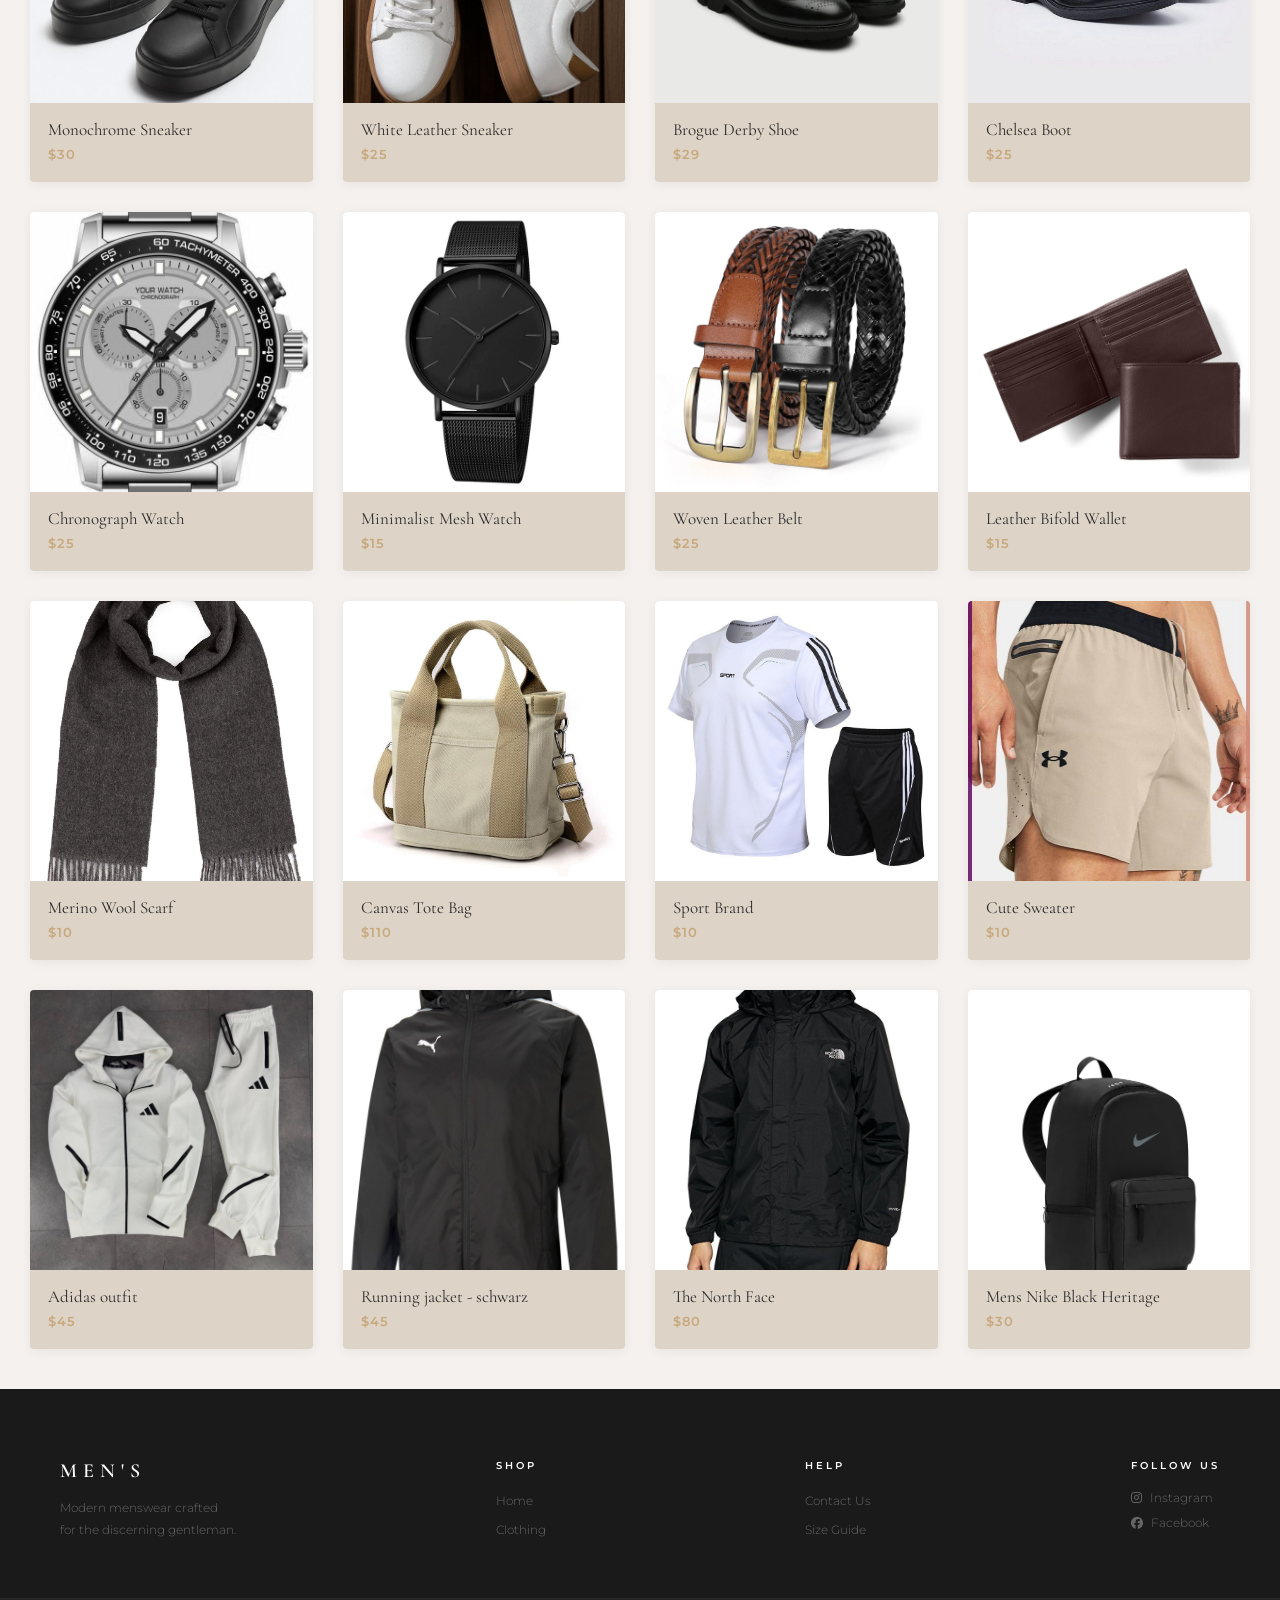
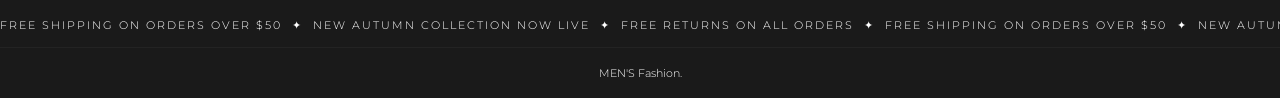
==== commit 5074a6df: "Update clothing.html" ====
--- a/clothing.html
+++ b/clothing.html
@@ -364,7 +364,7 @@
         <div class="footer-brand"><div class="logo">MEN'S</div><p>Modern menswear crafted<br>for the discerning gentleman.</p></div>
         <div class="footer-section"><h3>Shop</h3><ul class="list"><li><a href="index.html">Home</a></li><li><a href="clothing.html">Clothing</a></li></ul></div>
         <div class="footer-section"><h3>Help</h3><ul class="list"><li><a href="contact.html">Contact Us</a></li><li><a href="#" onclick="openSizeModal()">Size Guide</a></li></ul></div>
-        <div class="footer-section"><h3>Follow Us</h3><ul class="social-icons"><li><a href="#"><i class="fab fa-instagram"></i> Instagram</a></li><li><a href="#"><i class="fab fa-facebook"></i> Facebook</a></li><li><a href="#"><i class="fab fa-twitter"></i> Twitter</a></li></ul></div>
+        <div class="footer-section"><h3>Follow Us</h3><ul class="social-icons"><li><a href="https://www.Instagram.com/"><i class="fab fa-instagram"></i> Instagram</a></li><li><a href="https://www.Facebook.com/"><i class="fab fa-facebook"></i>Facebook</a></li></ul></div>
         </div>
         <div class="footer-bottom"><div class="marquee-wrapper"><div class="marquee-track"><span>Free Shipping on Orders Over $50 &nbsp;&#10022;&nbsp; New Autumn Collection Now Live &nbsp;&#10022;&nbsp; Free Returns on All Orders &nbsp;&#10022;&nbsp; Free Shipping on Orders Over $50 &nbsp;&#10022;&nbsp; New Autumn Collection Now Live &nbsp;&#10022;&nbsp; Free Returns on All Orders &nbsp;&#10022;&nbsp;</span></div></div><div class="footer-legal">MEN'S Fashion.</div></div>
     </footer>
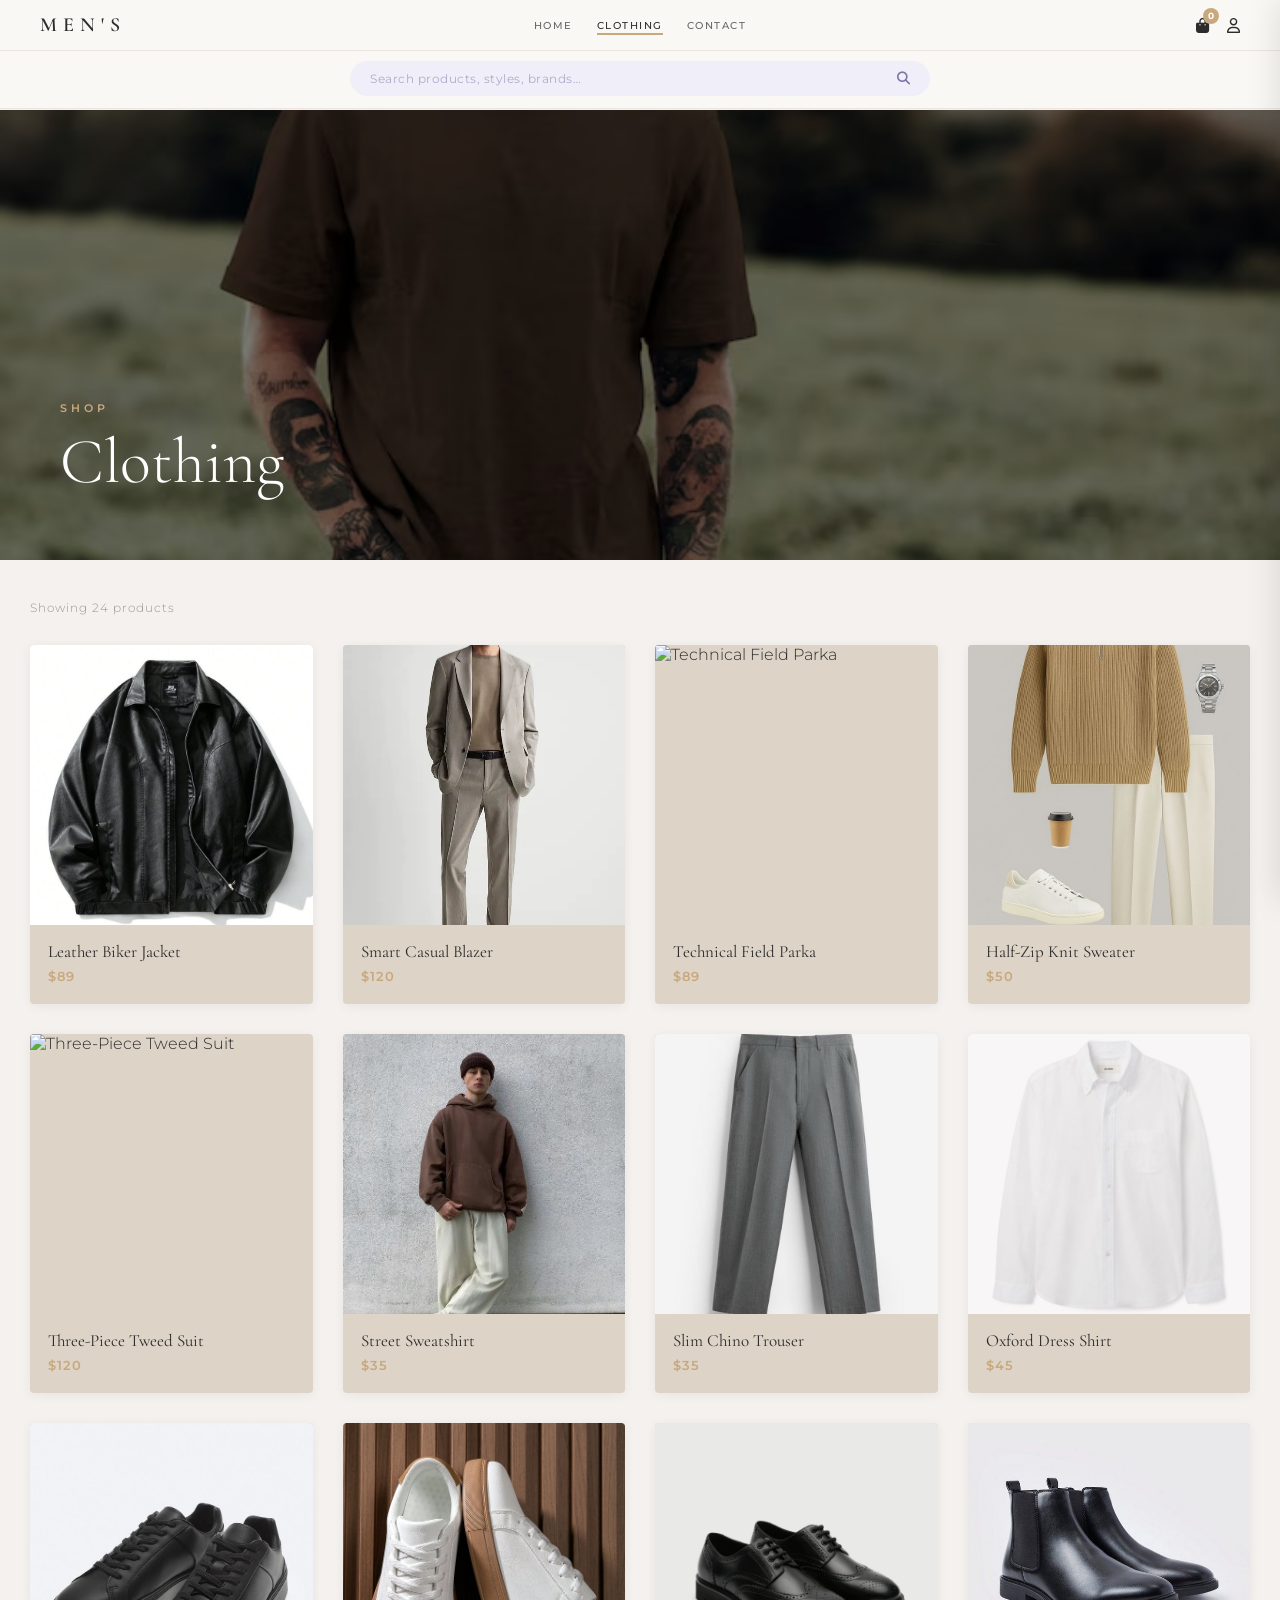
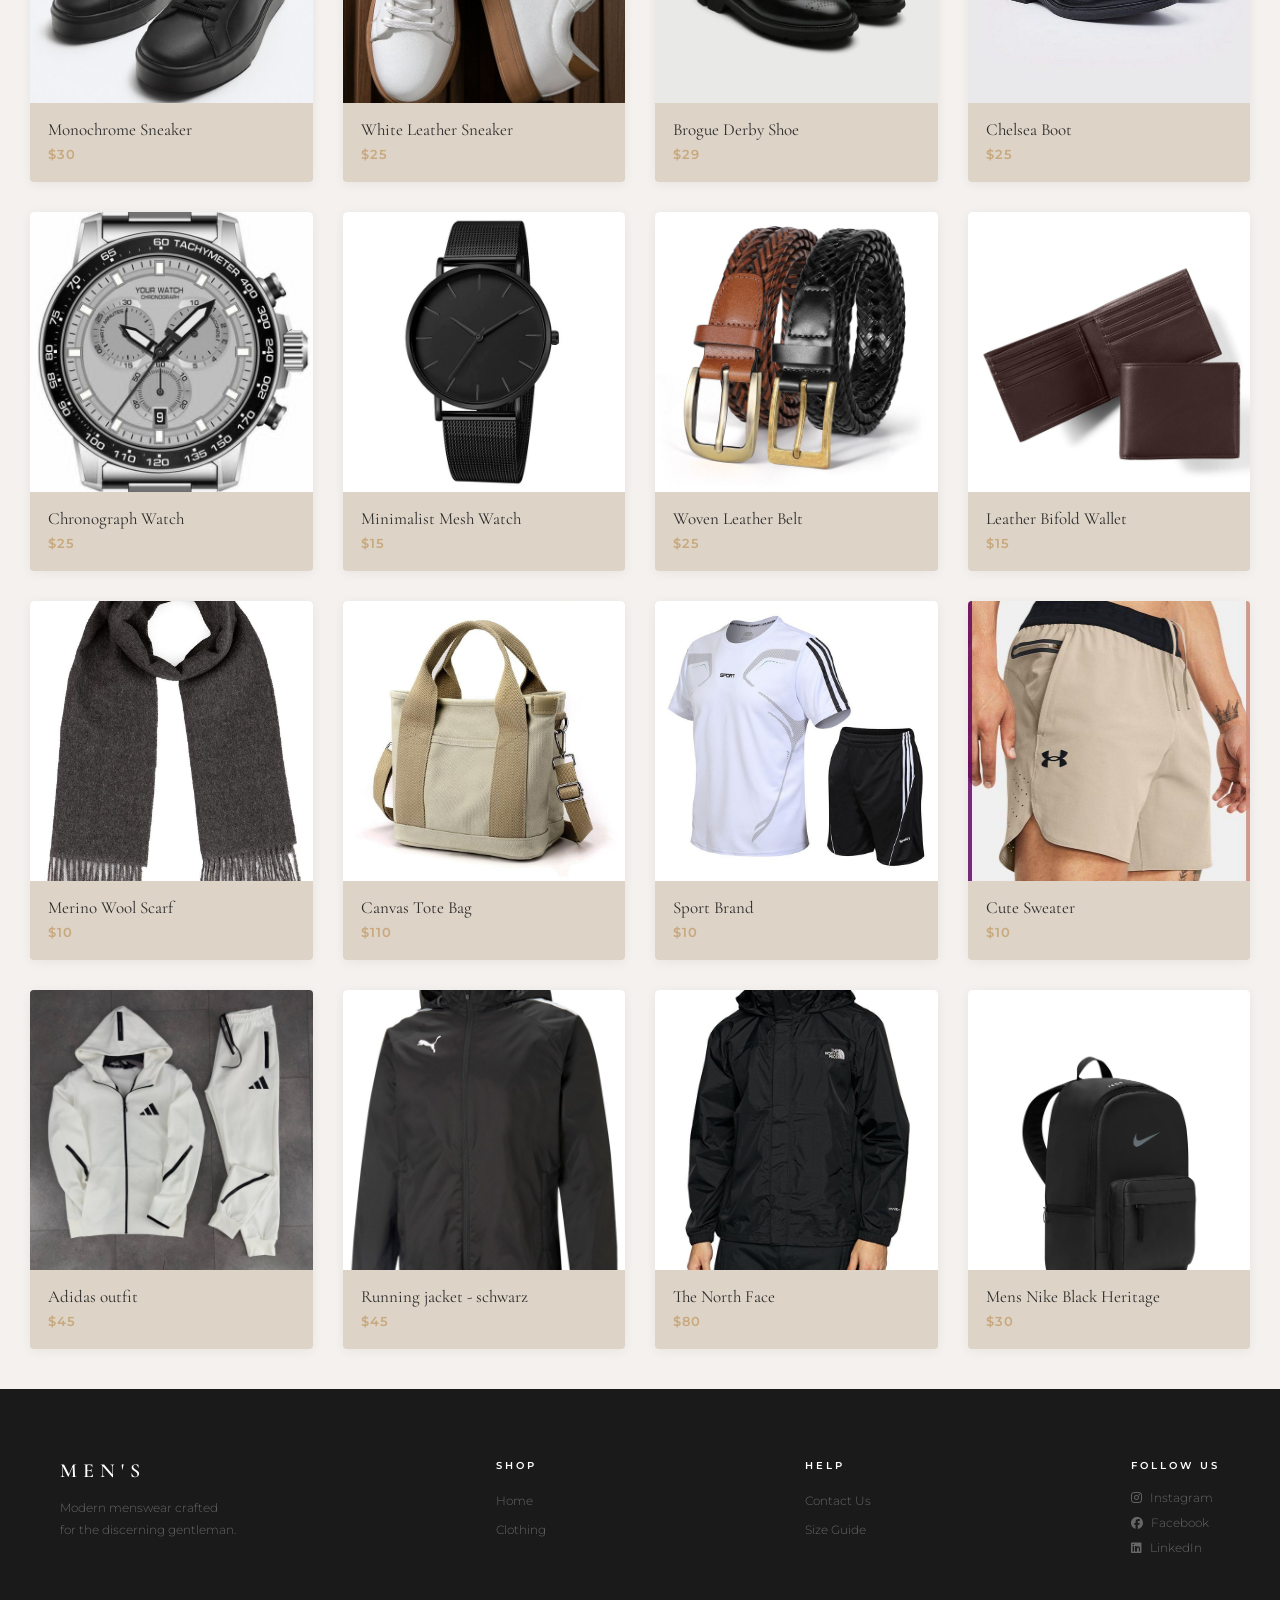
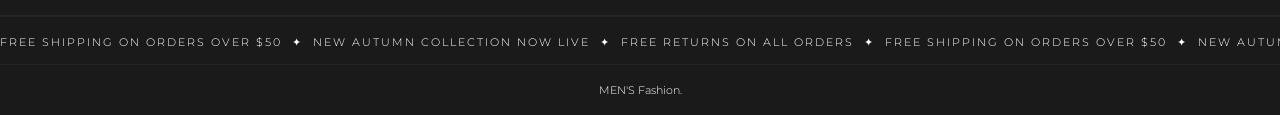
==== commit b5e70520: "Add LinkedIn link to footer social icons" ====
--- a/clothing.html
+++ b/clothing.html
@@ -364,7 +364,7 @@
         <div class="footer-brand"><div class="logo">MEN'S</div><p>Modern menswear crafted<br>for the discerning gentleman.</p></div>
         <div class="footer-section"><h3>Shop</h3><ul class="list"><li><a href="index.html">Home</a></li><li><a href="clothing.html">Clothing</a></li></ul></div>
         <div class="footer-section"><h3>Help</h3><ul class="list"><li><a href="contact.html">Contact Us</a></li><li><a href="#" onclick="openSizeModal()">Size Guide</a></li></ul></div>
-        <div class="footer-section"><h3>Follow Us</h3><ul class="social-icons"><li><a href="https://www.Instagram.com/"><i class="fab fa-instagram"></i> Instagram</a></li><li><a href="https://www.Facebook.com/"><i class="fab fa-facebook"></i>Facebook</a></li></ul></div>
+        <div class="footer-section"><h3>Follow Us</h3><ul class="social-icons"><li><a href="https://www.Instagram.com/"><i class="fab fa-instagram"></i> Instagram</a></li><li><a href="https://www.Facebook.com/"><i class="fab fa-facebook"></i>Facebook</a></li><li><a href="https://www.LinkedIn.com/"><i class="fab fa-linkedin"></i> LinkedIn</a></li></ul></div>
         </div>
         <div class="footer-bottom"><div class="marquee-wrapper"><div class="marquee-track"><span>Free Shipping on Orders Over $50 &nbsp;&#10022;&nbsp; New Autumn Collection Now Live &nbsp;&#10022;&nbsp; Free Returns on All Orders &nbsp;&#10022;&nbsp; Free Shipping on Orders Over $50 &nbsp;&#10022;&nbsp; New Autumn Collection Now Live &nbsp;&#10022;&nbsp; Free Returns on All Orders &nbsp;&#10022;&nbsp;</span></div></div><div class="footer-legal">MEN'S Fashion.</div></div>
     </footer>
